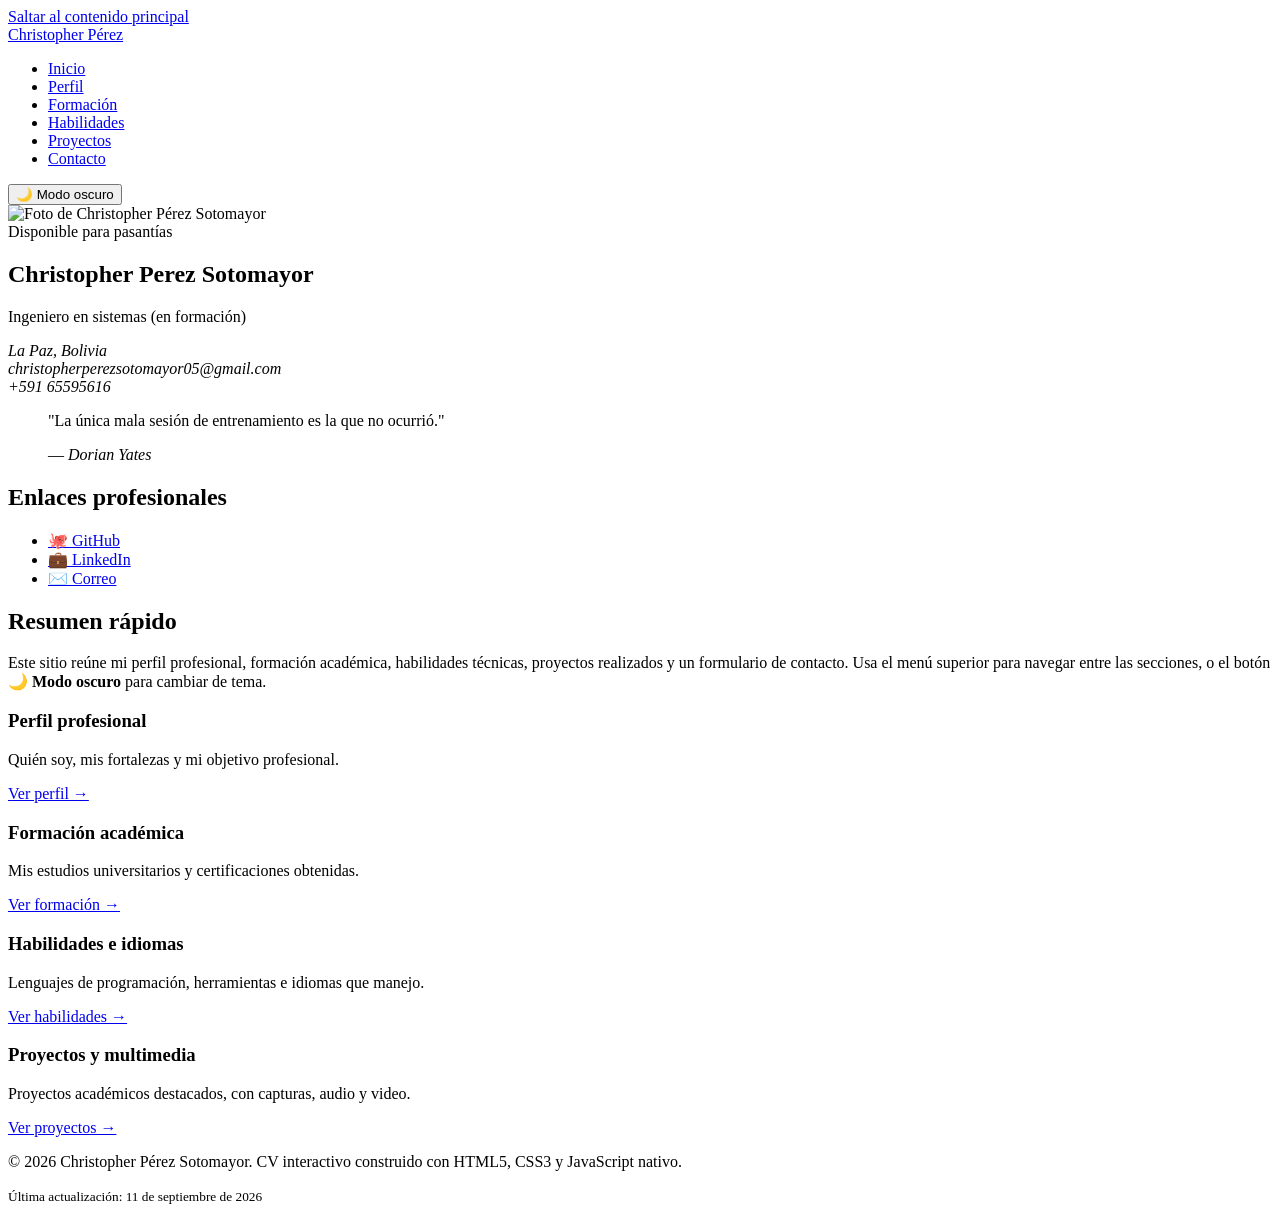
==== index.html @ cef50d6a "feat: estructura inicial de las 6 paginas HTML y README principal" ====
<!DOCTYPE html>
<html lang="es">
<head>
    <meta charset="UTF-8">
    <meta name="viewport" content="width=device-width, initial-scale=1.0">
    <title>Christopher Pérez Sotomayor — CV Interactivo</title>
    <meta name="description" content="CV interactivo de Christopher Pérez Sotomayor, estudiante de Ingeniería de Sistemas en La Paz, Bolivia.">

    <!--
        Script INLINE (se repite igual en las 6 páginas):
        aplica el tema guardado en localStorage ANTES de que el navegador
        pinte la página. Si esto se hiciera solo desde js/main.js (que se
        carga al final del <body>), se vería un parpadeo de tema claro
        durante una fracción de segundo cada vez que el usuario prefiere
        el modo oscuro. Va envuelto en try/catch por si localStorage no
        estuviera disponible (ej. navegación privada muy restrictiva).
    -->
    <script>
        (function () {
            try {
                var tema = localStorage.getItem("cv_tema_preferido");
                if (tema !== "dark" && tema !== "light") {
                    tema = (window.matchMedia && window.matchMedia("(prefers-color-scheme: dark)").matches)
                        ? "dark"
                        : "light";
                }
                document.documentElement.setAttribute("data-theme", tema);
            } catch (error) {
                document.documentElement.setAttribute("data-theme", "light");
            }
        })();
    </script>

    <link rel="preconnect" href="https://fonts.googleapis.com">
    <link rel="preconnect" href="https://fonts.gstatic.com" crossorigin>
    <link href="https://fonts.googleapis.com/css2?family=Poppins:wght@600;700&family=Inter:wght@400;500;600&display=swap" rel="stylesheet">

    <!-- Único CSS enlazado: styles.css importa variables/base/layout/components/animations -->
    <link rel="stylesheet" href="css/styles.css">
</head>
<body>

    <!-- Enlace de accesibilidad: permite saltar el menú repetido con el teclado -->
    <a class="skip_link" href="#contenido_principal">Saltar al contenido principal</a>

    <!-- =========================================================
         ENCABEZADO / NAVEGACIÓN (idéntico en las 6 páginas)
         Contiene: marca (link a inicio), menú principal (Flexbox)
         y el botón de modo claro/oscuro (funcionalidad JS #1).
         ========================================================= -->
    <header role="banner" class="site_header animate_header">
        <div class="header_top">
            <a class="brand_name" href="index.html">Christopher Pérez</a>

            <nav class="nav_principal" aria-label="Navegación principal del sitio">
                <ul>
                    <li><a href="index.html">Inicio</a></li>
                    <li><a href="perfil.html">Perfil</a></li>
                    <li><a href="educacion.html">Formación</a></li>
                    <li><a href="habilidades.html">Habilidades</a></li>
                    <li><a href="proyectos.html">Proyectos</a></li>
                    <li><a href="contacto.html">Contacto</a></li>
                </ul>
            </nav>

            <!-- aria-pressed lo actualiza js/main.js según el tema activo -->
            <button type="button" id="theme_toggle_btn" class="theme_toggle_btn" aria-pressed="false">
                🌙 Modo oscuro
            </button>
        </div>
    </header>

    <!-- =========================================================
         HERO — Datos personales unico bloque <h1> de esta página
         ========================================================= -->
    <section id="inicio" class="hero_section animate_fade_in" aria-label="Datos personales">
        <div class="hero_content">
            <!-- <picture> permite servir una imagen distinta en móvil si se desea -->
            <picture class="foto_perfil">
                <source media="(max-width: 600px)" srcset="./assets/images/ChristopherPerezImg.jpeg">
                <img
                    src="./assets/images/ChristopherPerezImg.jpeg"
                    alt="Foto de Christopher Pérez Sotomayor"
                    width="350"
                    height="350">
            </picture>

            <div class="hero_text">
                <span class="badge_disponible badge_pulse">Disponible para pasantías</span>
                <h1 class="titulo_hero">Christopher Perez Sotomayor</h1>
                <p class="profesion">Ingeniero en sistemas (en formación)</p>

                <address>
                    La Paz, Bolivia <br>
                    christopherperezsotomayor05@gmail.com <br>
                    +591 65595616
                </address>

                <blockquote>
                    <p>"La única mala sesión de entrenamiento es la que no ocurrió."</p>
                    <footer>— <cite>Dorian Yates</cite></footer>
                </blockquote>

                <!-- ===== ENLACES PROFESIONALES =====
                     rel="noopener noreferrer" es una buena práctica de seguridad
                     al abrir enlaces externos en una pestaña nueva (target="_blank"). -->
                <h2>Enlaces profesionales</h2>
                <ul class="lista_enlaces" id="enlaces_profesionales" aria-label="Enlaces a perfiles profesionales">
                    <li><a class="enlace_perfil" href="https://github.com/chrisperez2910" target="_blank" rel="noopener noreferrer">🐙 GitHub</a></li>
                    <li><a class="enlace_perfil" href="https://www.linkedin.com/in/tu-usuario" target="_blank" rel="noopener noreferrer">💼 LinkedIn</a></li>
                    <li><a class="enlace_perfil" href="mailto:christopherperezsotomayor05@gmail.com">✉️ Correo</a></li>
                </ul>
            </div>
        </div>
    </section>

    <!-- =========================================================
         CONTENIDO PRINCIPAL — resumen breve + accesos directos
         ========================================================= -->
    <main id="contenido_principal">
        <section aria-labelledby="resumen_heading">
            <h2 id="resumen_heading">Resumen rápido</h2>
            <p>
                Este sitio reúne mi perfil profesional, formación académica, habilidades
                técnicas, proyectos realizados y un formulario de contacto. Usa el menú
                superior para navegar entre las secciones, o el botón
                <strong>🌙 Modo oscuro</strong> para cambiar de tema.
            </p>

            <div class="grid_auto_fit">
                <article>
                    <h3>Perfil profesional</h3>
                    <p>Quién soy, mis fortalezas y mi objetivo profesional.</p>
                    <p><a href="perfil.html">Ver perfil →</a></p>
                </article>
                <article>
                    <h3>Formación académica</h3>
                    <p>Mis estudios universitarios y certificaciones obtenidas.</p>
                    <p><a href="educacion.html">Ver formación →</a></p>
                </article>
                <article>
                    <h3>Habilidades e idiomas</h3>
                    <p>Lenguajes de programación, herramientas e idiomas que manejo.</p>
                    <p><a href="habilidades.html">Ver habilidades →</a></p>
                </article>
                <article>
                    <h3>Proyectos y multimedia</h3>
                    <p>Proyectos académicos destacados, con capturas, audio y video.</p>
                    <p><a href="proyectos.html">Ver proyectos →</a></p>
                </article>
            </div>
        </section>
    </main>

    <!-- =========================================================
         PIE DE PÁGINA (idéntico en las 6 páginas)
         ========================================================= -->
    <footer role="contentinfo">
        <p>© <span id="anio_actual">2026</span> Christopher Pérez Sotomayor. CV interactivo construido con HTML5, CSS3 y JavaScript nativo.</p>
        <p><small>Última actualización: <time datetime="2026-09-11">11 de septiembre de 2026</time></small></p>
    </footer>

    <!-- Script global: modo oscuro, nav activa, año dinámico y validación del formulario -->
    <script src="js/main.js"></script>
</body>
</html>
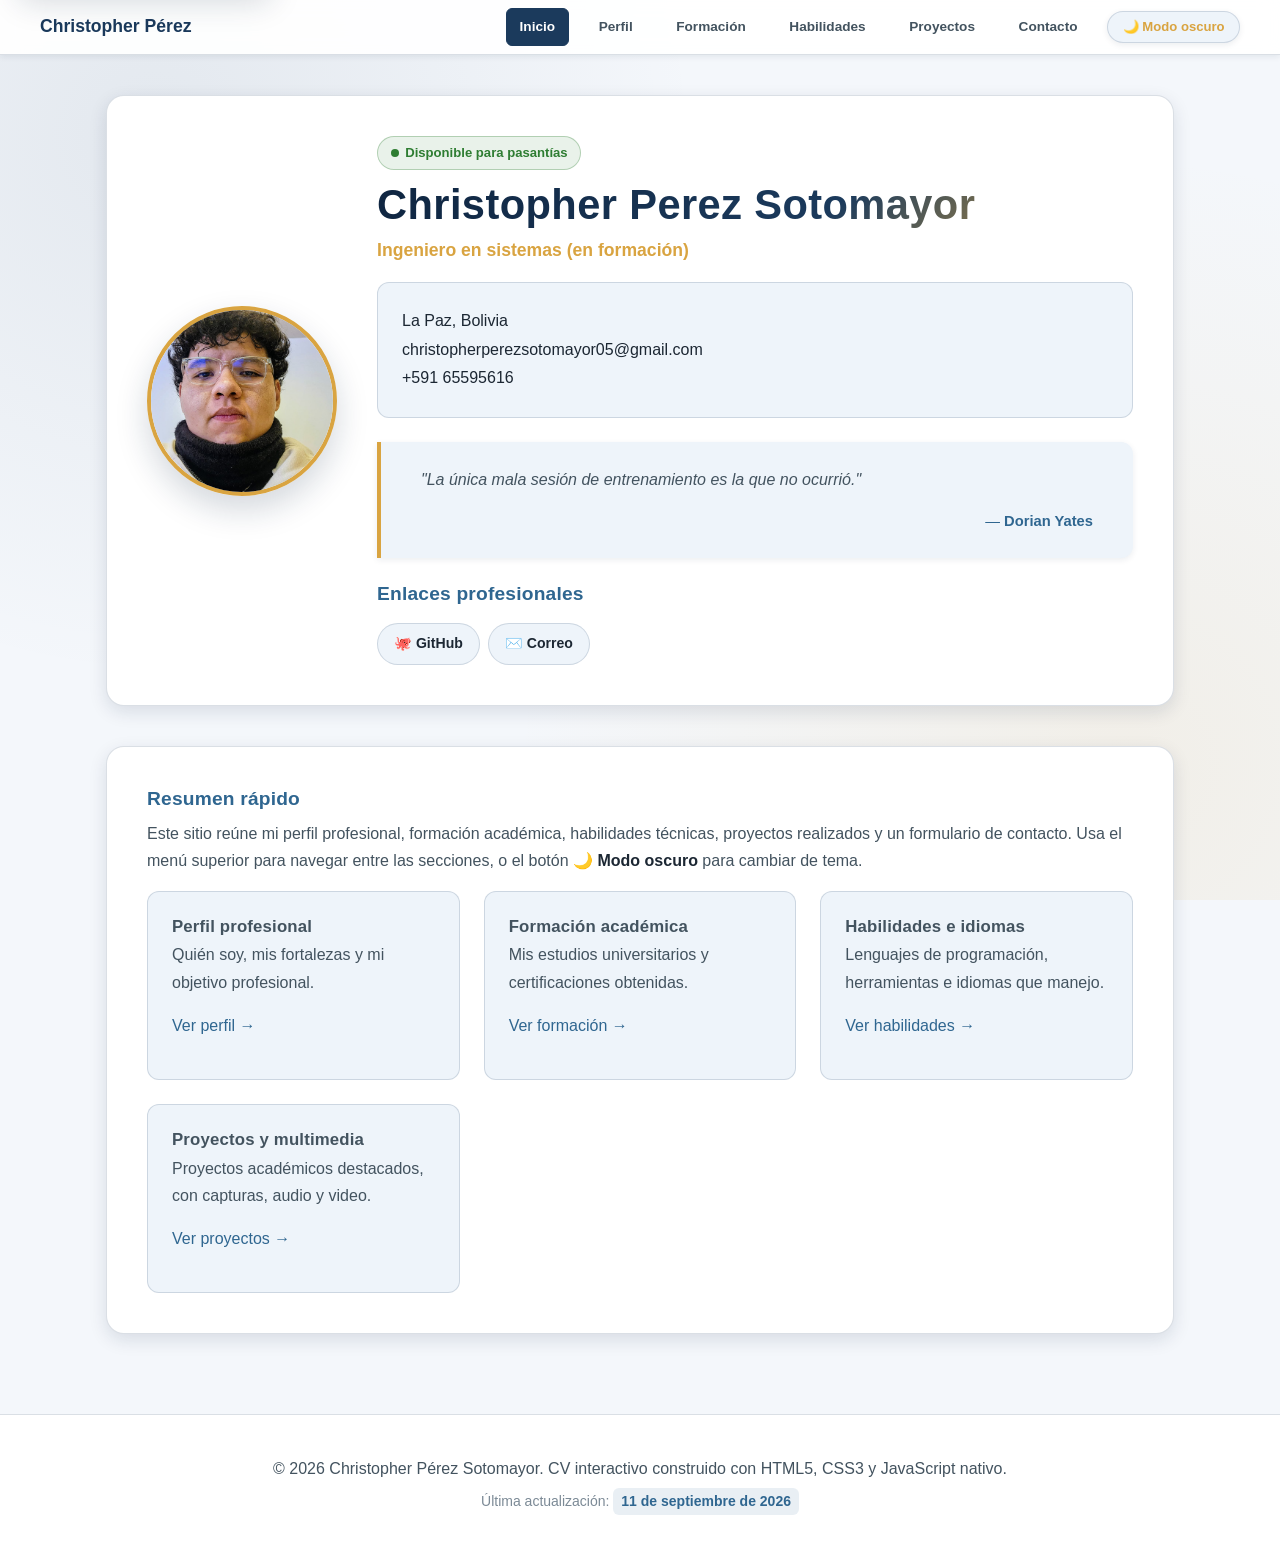
==== commit 4f59a94a: "Eliminar enlace de LinkedIn del index" ====
--- a/index.html
+++ b/index.html
@@ -107,7 +107,6 @@
                 <h2>Enlaces profesionales</h2>
                 <ul class="lista_enlaces" id="enlaces_profesionales" aria-label="Enlaces a perfiles profesionales">
                     <li><a class="enlace_perfil" href="https://github.com/chrisperez2910" target="_blank" rel="noopener noreferrer">🐙 GitHub</a></li>
-                    <li><a class="enlace_perfil" href="https://www.linkedin.com/in/tu-usuario" target="_blank" rel="noopener noreferrer">💼 LinkedIn</a></li>
                     <li><a class="enlace_perfil" href="mailto:christopherperezsotomayor05@gmail.com">✉️ Correo</a></li>
                 </ul>
             </div>
@@ -163,4 +162,4 @@
     <!-- Script global: modo oscuro, nav activa, año dinámico y validación del formulario -->
     <script src="js/main.js"></script>
 </body>
-</html>
+</html>
--- a/css/styles.css
+++ b/css/styles.css
@@ -0,0 +1,23 @@
+/* ==========================================================================
+   CV INTERACTIVO — CHRISTOPHER PÉREZ SOTOMAYOR
+   00. STYLES.CSS — Módulo Principal e Importación
+   --------------------------------------------------------------------------
+   Este es el único archivo CSS vinculado directamente en el <head> de los
+   documentos HTML. Su función es orquestar e importar la arquitectura
+   de estilos modularizada en el orden estricto de cascada.
+   ========================================================================== */
+
+/* 1. Definición del sistema de diseño y variables globales (modo claro / oscuro) */
+@import url("variables.css");
+
+/* 2. Reseteo de estilos por defecto del navegador y reglas base tipográficas */
+@import url("base.css");
+
+/* 3. Estructura de maquetación, encabezado, menú, secciones hero y grids */
+@import url("layout.css");
+
+/* 4. Componentes UI reutilizables (tablas, medidores, acordiones, formularios) */
+@import url("components.css");
+
+/* 5. Keyframes, transiciones y microinteracciones decorativas */
+@import url("animations.css");
